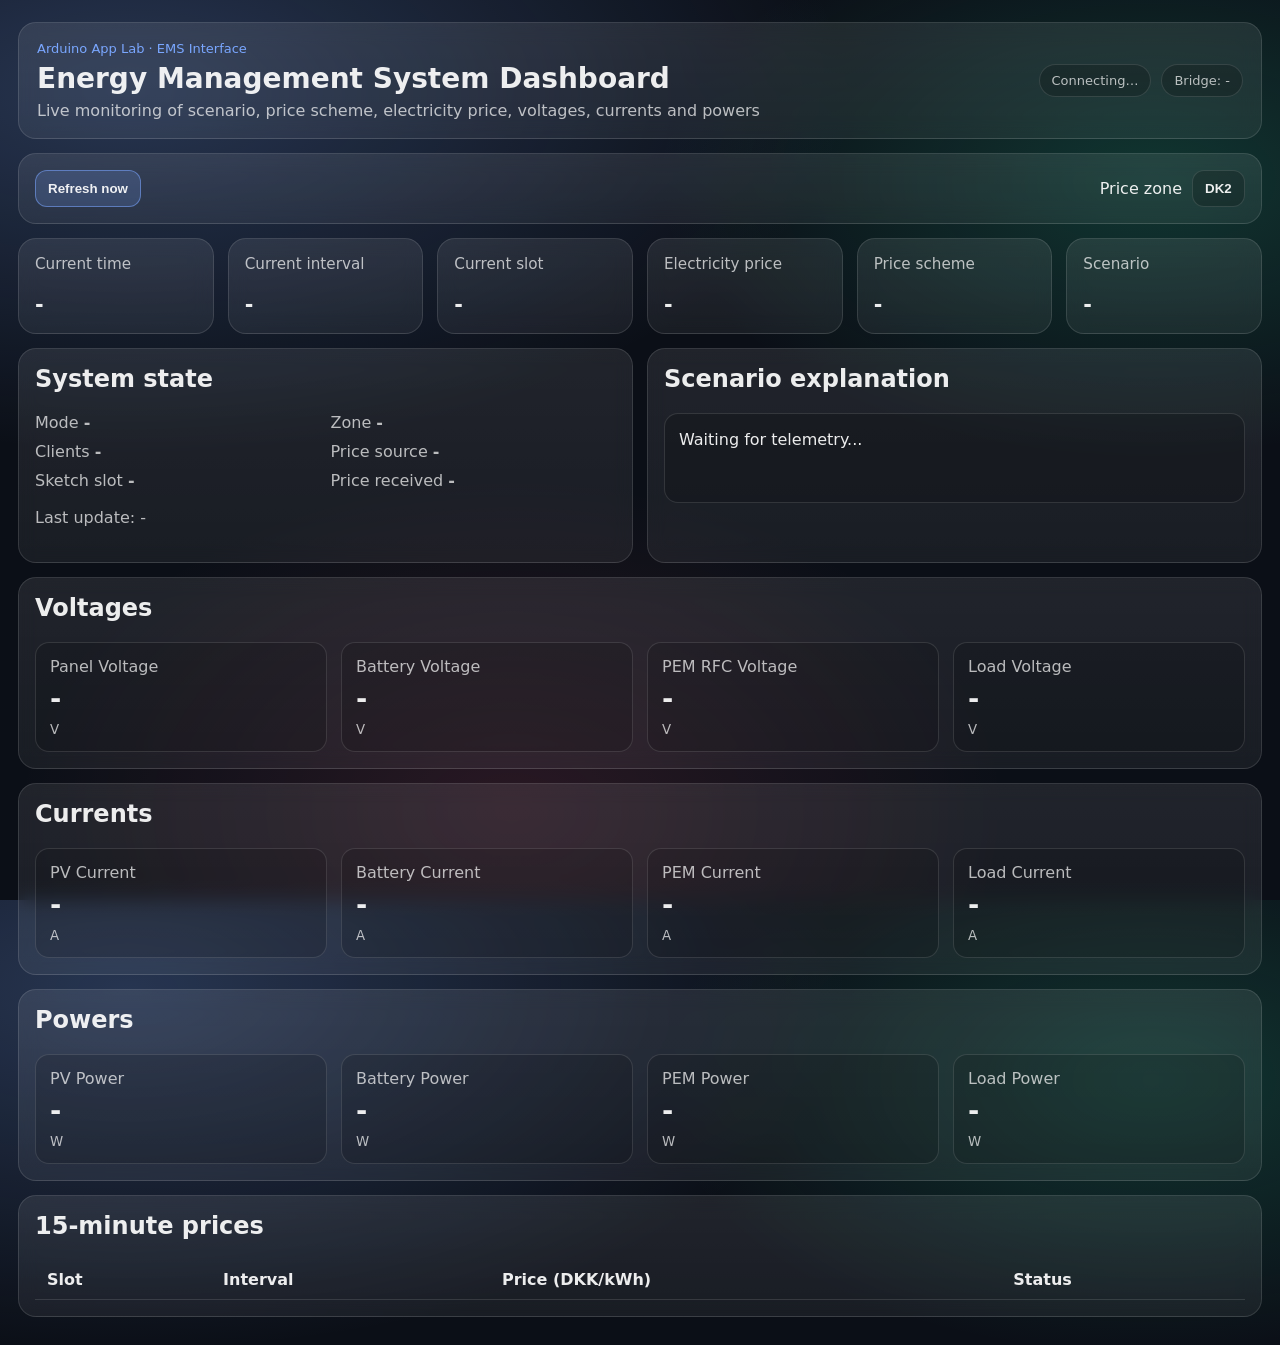
==== app/assets/index.html @ d73958ab "Nyt opsætning af repo + pem test" ====
<!doctype html>
<html lang="en">
<head>
  <meta charset="utf-8" />
  <meta name="viewport" content="width=device-width,initial-scale=1" />
  <title>EMS Dashboard</title>
  <link rel="stylesheet" href="style.css" />
</head>
<body>
  <div class="wrap">
    <header class="topbar">
      <div>
        <div class="eyebrow">Arduino App Lab · EMS Interface</div>
        <h1>Energy Management System Dashboard</h1>
        <p class="subtitle">
          Live monitoring of scenario, price scheme, electricity price, voltages, currents and powers
        </p>
      </div>
      <div class="top-actions">
        <span class="badge" id="connBadge">Connecting…</span>
        <span class="badge" id="bridgeBadge">Bridge: -</span>
      </div>
    </header>

    <section class="toolbar card">
      <div class="toolbar-group">
        <button class="btn primary" id="refreshBtn">Refresh now</button>
      </div>

      <div class="toolbar-group right">
        <label for="zoneSelect">Price zone</label>
        <select id="zoneSelect">
          <option value="DK1">DK1</option>
          <option value="DK2" selected>DK2</option>
        </select>
      </div>
    </section>

    <main class="layout">
      <section class="kpi-grid">
        <div class="card kpi">
          <span>Current time</span>
          <strong id="kpiTime">-</strong>
        </div>
        <div class="card kpi">
          <span>Current interval</span>
          <strong id="kpiInterval">-</strong>
        </div>
        <div class="card kpi">
          <span>Current slot</span>
          <strong id="kpiSlot">-</strong>
        </div>
        <div class="card kpi">
          <span>Electricity price</span>
          <strong id="kpiPrice">-</strong>
        </div>
        <div class="card kpi">
          <span>Price scheme</span>
          <strong id="kpiScheme">-</strong>
        </div>
        <div class="card kpi">
          <span>Scenario</span>
          <strong id="kpiScenario">-</strong>
        </div>
      </section>

      <section class="grid-2">
        <div class="card">
          <h2>System state</h2>
          <div class="meta-grid">
            <div>Mode <strong id="modeText">-</strong></div>
            <div>Zone <strong id="zoneText">-</strong></div>
            <div>Clients <strong id="clientsText">-</strong></div>
            <div>Price source <strong id="sourceText">-</strong></div>
            <div>Sketch slot <strong id="sketchSlotText">-</strong></div>
            <div>Price received <strong id="priceReceivedText">-</strong></div>
          </div>
          <p class="note" id="lastUpdateText">Last update: -</p>
          <p class="note error" id="errorText"></p>
        </div>

        <div class="card">
          <h2>Scenario explanation</h2>
          <div class="scenario-box" id="scenarioDescription">
            Waiting for telemetry...
          </div>
        </div>
      </section>

      <section class="card">
        <h2>Voltages</h2>
        <div class="metric-grid">
          <div class="metric-card">
            <span>Panel Voltage</span>
            <strong id="panelVoltage">-</strong>
            <small>V</small>
          </div>
          <div class="metric-card">
            <span>Battery Voltage</span>
            <strong id="batteryVoltage">-</strong>
            <small>V</small>
          </div>
          <div class="metric-card">
            <span>PEM RFC Voltage</span>
            <strong id="pemrfcVoltage">-</strong>
            <small>V</small>
          </div>
          <div class="metric-card">
            <span>Load Voltage</span>
            <strong id="loadVoltage">-</strong>
            <small>V</small>
          </div>
        </div>
      </section>

      <section class="card">
        <h2>Currents</h2>
        <div class="metric-grid">
          <div class="metric-card">
            <span>PV Current</span>
            <strong id="PVcurrent">-</strong>
            <small>A</small>
          </div>
          <div class="metric-card">
            <span>Battery Current</span>
            <strong id="Batcurrent">-</strong>
            <small>A</small>
          </div>
          <div class="metric-card">
            <span>PEM Current</span>
            <strong id="PEMcurrent">-</strong>
            <small>A</small>
          </div>
          <div class="metric-card">
            <span>Load Current</span>
            <strong id="Loadcurrent">-</strong>
            <small>A</small>
          </div>
        </div>
      </section>

      <section class="card">
        <h2>Powers</h2>
        <div class="metric-grid">
          <div class="metric-card">
            <span>PV Power</span>
            <strong id="PVpower">-</strong>
            <small>W</small>
          </div>
          <div class="metric-card">
            <span>Battery Power</span>
            <strong id="Batterypower">-</strong>
            <small>W</small>
          </div>
          <div class="metric-card">
            <span>PEM Power</span>
            <strong id="PEMpower">-</strong>
            <small>W</small>
          </div>
          <div class="metric-card">
            <span>Load Power</span>
            <strong id="Loadpower">-</strong>
            <small>W</small>
          </div>
        </div>
      </section>

      <section class="card">
        <h2>15-minute prices</h2>
        <div class="table-wrap">
          <table id="priceTable">
            <thead>
              <tr>
                <th>Slot</th>
                <th>Interval</th>
                <th>Price (DKK/kWh)</th>
                <th>Status</th>
              </tr>
            </thead>
            <tbody></tbody>
          </table>
        </div>
      </section>
    </main>
  </div>

  <script src="https://cdn.socket.io/4.8.1/socket.io.min.js"></script>
  <script src="app.js"></script>
</body>
</html>
---- app/assets/style.css ----
:root {
  --bg: #0b0f17;
  --panel: rgba(255,255,255,0.06);
  --panel2: rgba(255,255,255,0.09);
  --border: rgba(255,255,255,0.12);
  --text: rgba(255,255,255,0.92);
  --muted: rgba(255,255,255,0.70);
  --ok: #2be4a7;
  --warn: #ffcc66;
  --bad: #ff5a7a;
  --accent: #7aa7ff;
}

* { box-sizing: border-box; }
html, body { height: 100%; }

body {
  margin: 0;
  color: var(--text);
  background:
    radial-gradient(1200px 600px at 10% 10%, rgba(122,167,255,0.25), transparent 60%),
    radial-gradient(900px 500px at 90% 20%, rgba(43,228,167,0.18), transparent 55%),
    radial-gradient(900px 600px at 40% 90%, rgba(255,90,122,0.12), transparent 55%),
    var(--bg);
  font-family: system-ui, -apple-system, Segoe UI, Roboto, Arial, sans-serif;
}

.wrap {
  max-width: 1380px;
  margin: 0 auto;
  padding: 22px 18px 28px;
}

.topbar {
  display: flex;
  align-items: center;
  justify-content: space-between;
  gap: 16px;
  padding: 18px;
  background: linear-gradient(180deg, var(--panel2), var(--panel));
  border: 1px solid var(--border);
  border-radius: 18px;
  backdrop-filter: blur(10px);
}

.eyebrow {
  color: var(--accent);
  font-size: 13px;
  margin-bottom: 6px;
}

h1 {
  margin: 0 0 6px;
  font-size: 28px;
}

h2 {
  margin-top: 0;
}

.subtitle {
  margin: 0;
  color: var(--muted);
}

.top-actions {
  display: flex;
  gap: 10px;
  flex-wrap: wrap;
  justify-content: flex-end;
}

.badge {
  display: inline-flex;
  align-items: center;
  gap: 8px;
  padding: 8px 12px;
  border-radius: 999px;
  border: 1px solid var(--border);
  background: rgba(0,0,0,0.18);
  color: var(--muted);
  font-size: 13px;
}

.badge.ok {
  color: rgba(255,255,255,0.92);
  border-color: rgba(43,228,167,0.45);
  background: rgba(43,228,167,0.12);
}

.badge.warn {
  color: rgba(255,255,255,0.92);
  border-color: rgba(255,204,102,0.45);
  background: rgba(255,204,102,0.12);
}

.badge.bad {
  color: rgba(255,255,255,0.92);
  border-color: rgba(255,90,122,0.45);
  background: rgba(255,90,122,0.12);
}

.toolbar, .card {
  padding: 16px;
  border-radius: 18px;
  border: 1px solid var(--border);
  background: linear-gradient(180deg, var(--panel2), var(--panel));
  backdrop-filter: blur(10px);
}

.toolbar {
  margin-top: 14px;
  display: flex;
  justify-content: space-between;
  gap: 12px;
  flex-wrap: wrap;
}

.toolbar-group {
  display: flex;
  gap: 10px;
  align-items: center;
  flex-wrap: wrap;
}

.toolbar-group.right {
  margin-left: auto;
}

.btn, select {
  appearance: none;
  border: 1px solid var(--border);
  background: rgba(0,0,0,0.18);
  color: var(--text);
  padding: 10px 12px;
  border-radius: 12px;
  cursor: pointer;
  font-weight: 600;
}

.btn.primary {
  border-color: rgba(122,167,255,0.55);
  background: rgba(122,167,255,0.18);
}

.layout {
  margin-top: 14px;
  display: grid;
  gap: 14px;
}

.kpi-grid {
  display: grid;
  gap: 14px;
  grid-template-columns: repeat(6, minmax(0, 1fr));
}

.kpi {
  min-height: 96px;
  display: flex;
  flex-direction: column;
  justify-content: space-between;
}

.kpi span {
  color: var(--muted);
  font-size: 0.95rem;
}

.kpi strong {
  font-size: 1.3rem;
}

.grid-2 {
  display: grid;
  gap: 14px;
  grid-template-columns: 1fr 1fr;
}

.meta-grid {
  display: grid;
  grid-template-columns: repeat(2, minmax(0,1fr));
  gap: 10px;
  color: var(--muted);
}

.note {
  color: var(--muted);
  line-height: 1.5;
}

.error {
  color: #ffb1c0;
}

.scenario-box {
  min-height: 90px;
  padding: 14px;
  border-radius: 14px;
  background: rgba(0,0,0,0.16);
  border: 1px solid var(--border);
  color: var(--text);
  line-height: 1.5;
}

.metric-grid {
  display: grid;
  gap: 14px;
  grid-template-columns: repeat(4, minmax(0, 1fr));
}

.metric-card {
  min-height: 110px;
  padding: 14px;
  border-radius: 14px;
  background: rgba(0,0,0,0.14);
  border: 1px solid var(--border);
  display: flex;
  flex-direction: column;
  justify-content: space-between;
}

.metric-card span {
  color: var(--muted);
}

.metric-card strong {
  font-size: 1.7rem;
}

.metric-card small {
  color: var(--muted);
}

.table-wrap {
  overflow: auto;
}

table {
  width: 100%;
  border-collapse: collapse;
}

th, td {
  padding: 10px 12px;
  border-bottom: 1px solid var(--border);
  text-align: left;
}

.current-row {
  background: rgba(122,167,255,0.12);
}

@media (max-width: 1100px) {
  .kpi-grid {
    grid-template-columns: repeat(2, minmax(0, 1fr));
  }

  .metric-grid {
    grid-template-columns: repeat(2, minmax(0, 1fr));
  }

  .grid-2 {
    grid-template-columns: 1fr;
  }
}

@media (max-width: 700px) {
  .kpi-grid,
  .metric-grid,
  .meta-grid {
    grid-template-columns: 1fr;
  }
}
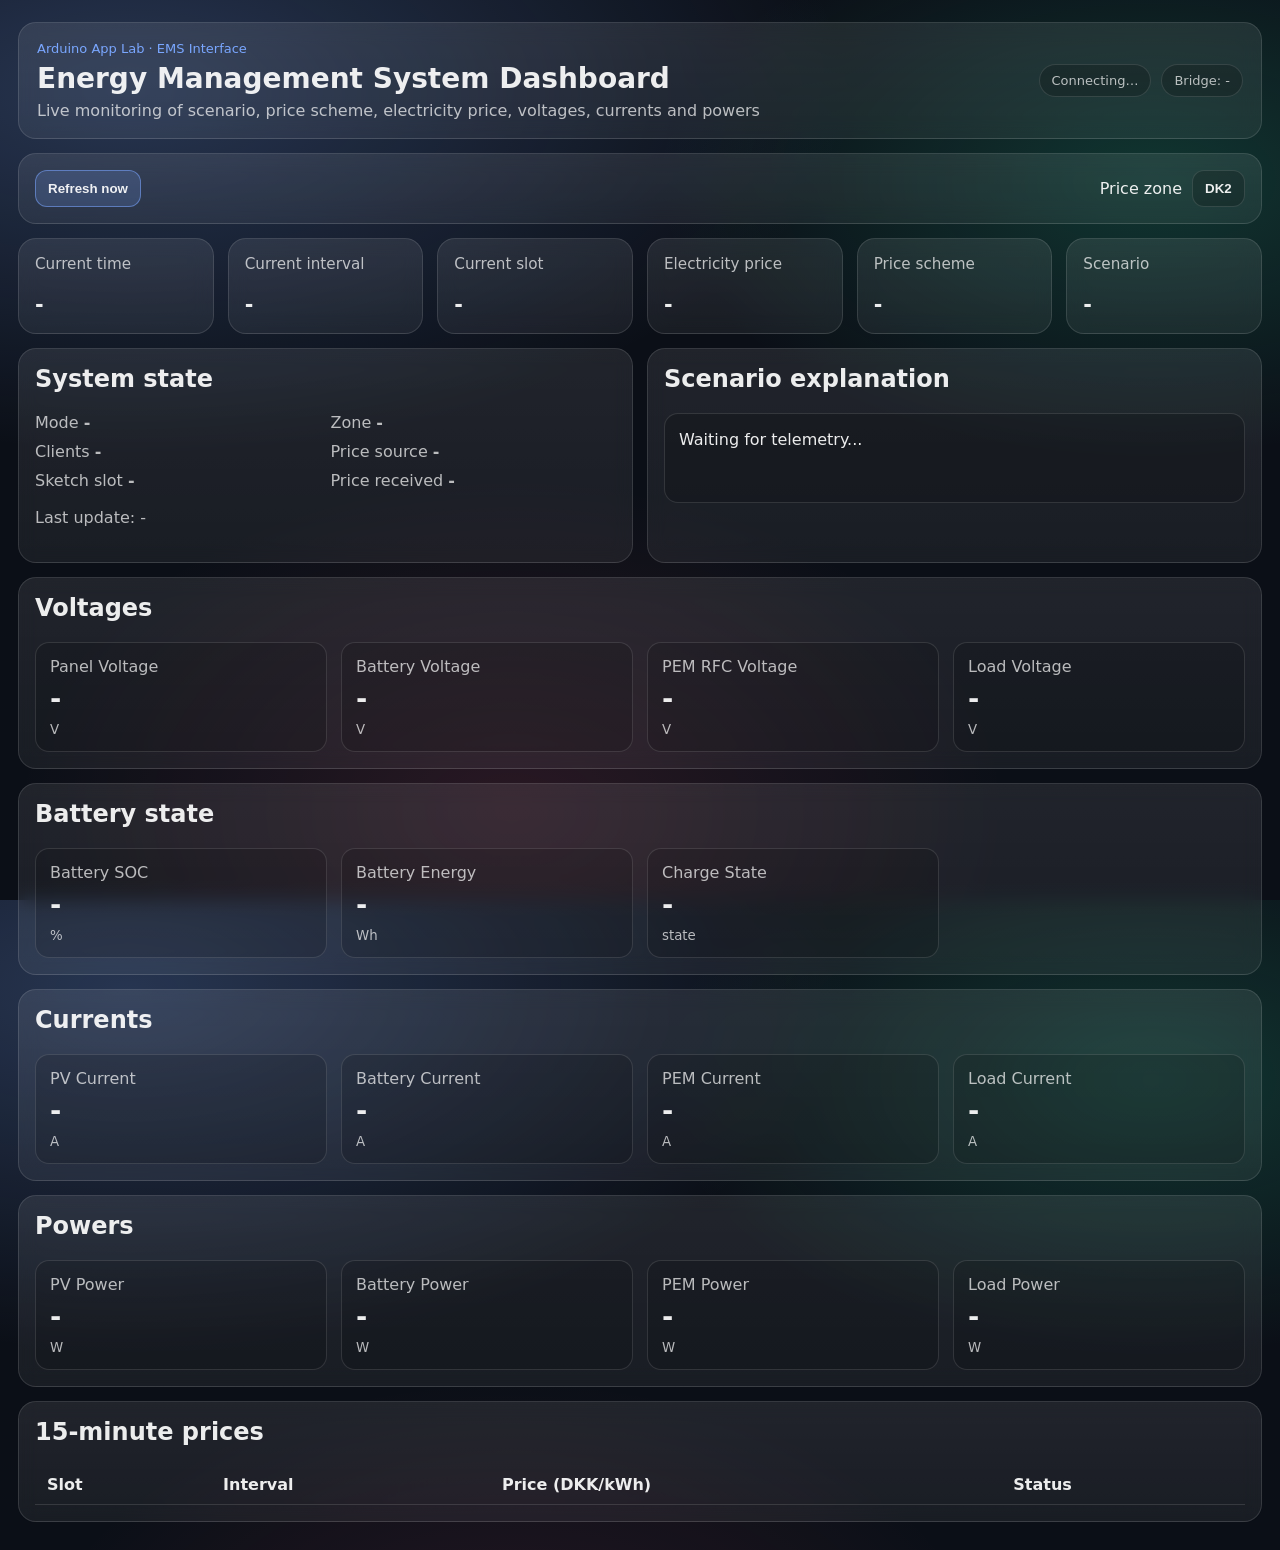
==== commit 9b6be444: "pem data" ====
--- a/app/assets/index.html
+++ b/app/assets/index.html
@@ -114,6 +114,27 @@
       </section>
 
       <section class="card">
+        <h2>Battery state</h2>
+        <div class="metric-grid">
+          <div class="metric-card">
+            <span>Battery SOC</span>
+            <strong id="batterySOC">-</strong>
+            <small>%</small>
+          </div>
+          <div class="metric-card">
+            <span>Battery Energy</span>
+            <strong id="batteryEnergyWh">-</strong>
+            <small>Wh</small>
+          </div>
+          <div class="metric-card">
+            <span>Charge State</span>
+            <strong id="batteryChargeState">-</strong>
+            <small>state</small>
+          </div>
+        </div>
+      </section>
+
+      <section class="card">
         <h2>Currents</h2>
         <div class="metric-grid">
           <div class="metric-card">
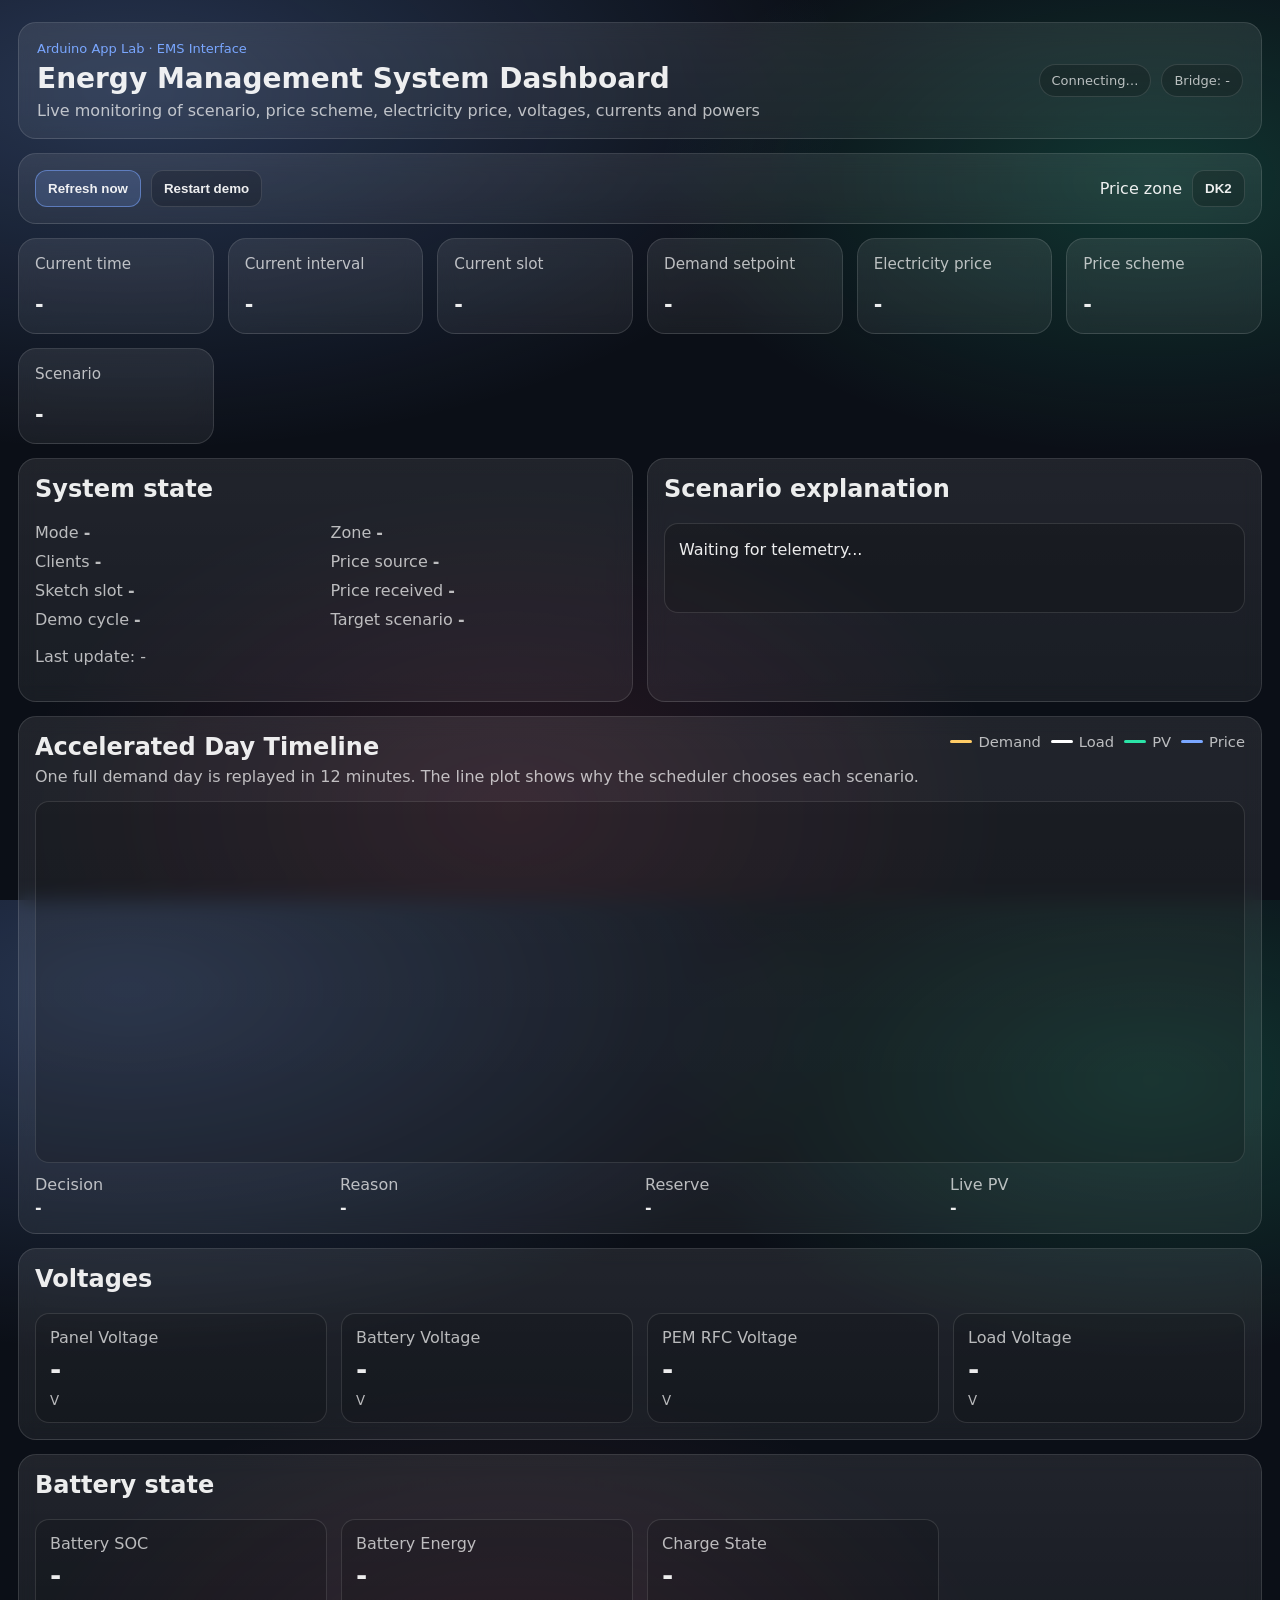
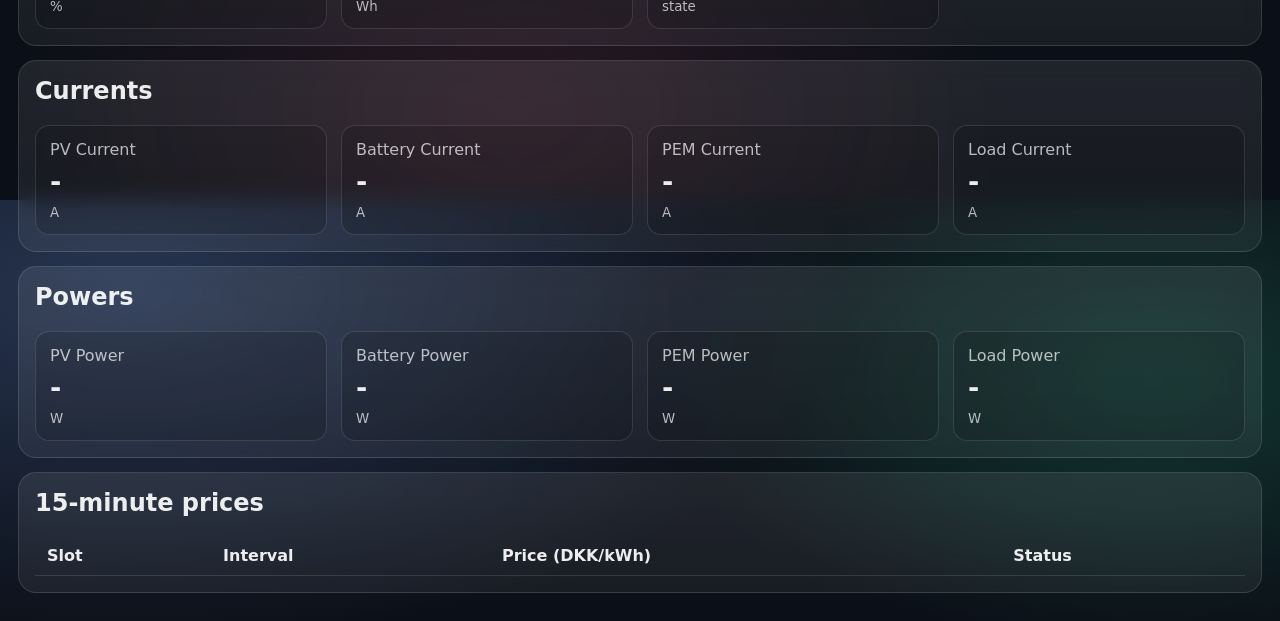
==== commit cd23ed6a: "new ems system" ====
--- a/app/assets/index.html
+++ b/app/assets/index.html
@@ -25,6 +25,7 @@
     <section class="toolbar card">
       <div class="toolbar-group">
         <button class="btn primary" id="refreshBtn">Refresh now</button>
+        <button class="btn" id="restartDemoBtn">Restart demo</button>
       </div>
 
       <div class="toolbar-group right">
@@ -49,6 +50,10 @@
         <div class="card kpi">
           <span>Current slot</span>
           <strong id="kpiSlot">-</strong>
+        </div>
+        <div class="card kpi">
+          <span>Demand setpoint</span>
+          <strong id="kpiDemand">-</strong>
         </div>
         <div class="card kpi">
           <span>Electricity price</span>
@@ -74,6 +79,8 @@
             <div>Price source <strong id="sourceText">-</strong></div>
             <div>Sketch slot <strong id="sketchSlotText">-</strong></div>
             <div>Price received <strong id="priceReceivedText">-</strong></div>
+            <div>Demo cycle <strong id="demoCycleText">-</strong></div>
+            <div>Target scenario <strong id="targetScenarioText">-</strong></div>
           </div>
           <p class="note" id="lastUpdateText">Last update: -</p>
           <p class="note error" id="errorText"></p>
@@ -84,6 +91,33 @@
           <div class="scenario-box" id="scenarioDescription">
             Waiting for telemetry...
           </div>
+          <p class="note" id="schedulerReasonText"></p>
+        </div>
+      </section>
+
+      <section class="card live-card">
+        <div class="section-head">
+          <div>
+            <h2>Accelerated Day Timeline</h2>
+            <p class="note">
+              One full demand day is replayed in 12 minutes. The line plot shows why the scheduler chooses each scenario.
+            </p>
+          </div>
+          <div class="legend" id="liveLegend">
+            <span><i class="swatch demand"></i>Demand</span>
+            <span><i class="swatch load"></i>Load</span>
+            <span><i class="swatch pv"></i>PV</span>
+            <span><i class="swatch price"></i>Price</span>
+          </div>
+        </div>
+        <div class="chart-wrap">
+          <canvas id="emsTimeline" height="360"></canvas>
+        </div>
+        <div class="timeline-summary">
+          <div>Decision <strong id="plotDecision">-</strong></div>
+          <div>Reason <strong id="plotReason">-</strong></div>
+          <div>Reserve <strong id="plotReserve">-</strong></div>
+          <div>Live PV <strong id="plotPV">-</strong></div>
         </div>
       </section>
 
@@ -208,4 +242,4 @@
   <script src="https://cdn.socket.io/4.8.1/socket.io.min.js"></script>
   <script src="app.js"></script>
 </body>
-</html>+</html>
--- a/app/assets/style.css
+++ b/app/assets/style.css
@@ -203,6 +203,79 @@
   line-height: 1.5;
 }
 
+.section-head {
+  display: flex;
+  align-items: flex-start;
+  justify-content: space-between;
+  gap: 16px;
+  margin-bottom: 12px;
+}
+
+.section-head h2 {
+  margin-bottom: 4px;
+}
+
+.section-head .note {
+  margin: 0;
+}
+
+.legend {
+  display: flex;
+  align-items: center;
+  justify-content: flex-end;
+  flex-wrap: wrap;
+  gap: 10px;
+  color: var(--muted);
+  font-size: 0.92rem;
+}
+
+.legend span {
+  display: inline-flex;
+  align-items: center;
+  gap: 6px;
+}
+
+.swatch {
+  width: 22px;
+  height: 3px;
+  border-radius: 999px;
+  display: inline-block;
+}
+
+.swatch.demand { background: #ffcc66; }
+.swatch.load { background: #ffffff; }
+.swatch.pv { background: #2be4a7; }
+.swatch.price { background: #7aa7ff; }
+
+.chart-wrap {
+  width: 100%;
+  min-height: 360px;
+  border-radius: 14px;
+  border: 1px solid var(--border);
+  background: rgba(0,0,0,0.18);
+  overflow: hidden;
+}
+
+#emsTimeline {
+  display: block;
+  width: 100%;
+  height: 360px;
+}
+
+.timeline-summary {
+  display: grid;
+  gap: 10px;
+  grid-template-columns: repeat(4, minmax(0, 1fr));
+  margin-top: 12px;
+  color: var(--muted);
+}
+
+.timeline-summary strong {
+  display: block;
+  color: var(--text);
+  margin-top: 4px;
+}
+
 .metric-grid {
   display: grid;
   gap: 14px;
@@ -263,6 +336,14 @@
   .grid-2 {
     grid-template-columns: 1fr;
   }
+
+  .timeline-summary {
+    grid-template-columns: repeat(2, minmax(0, 1fr));
+  }
+
+  .section-head {
+    flex-direction: column;
+  }
 }
 
 @media (max-width: 700px) {
@@ -271,4 +352,8 @@
   .meta-grid {
     grid-template-columns: 1fr;
   }
-}+
+  .timeline-summary {
+    grid-template-columns: 1fr;
+  }
+}
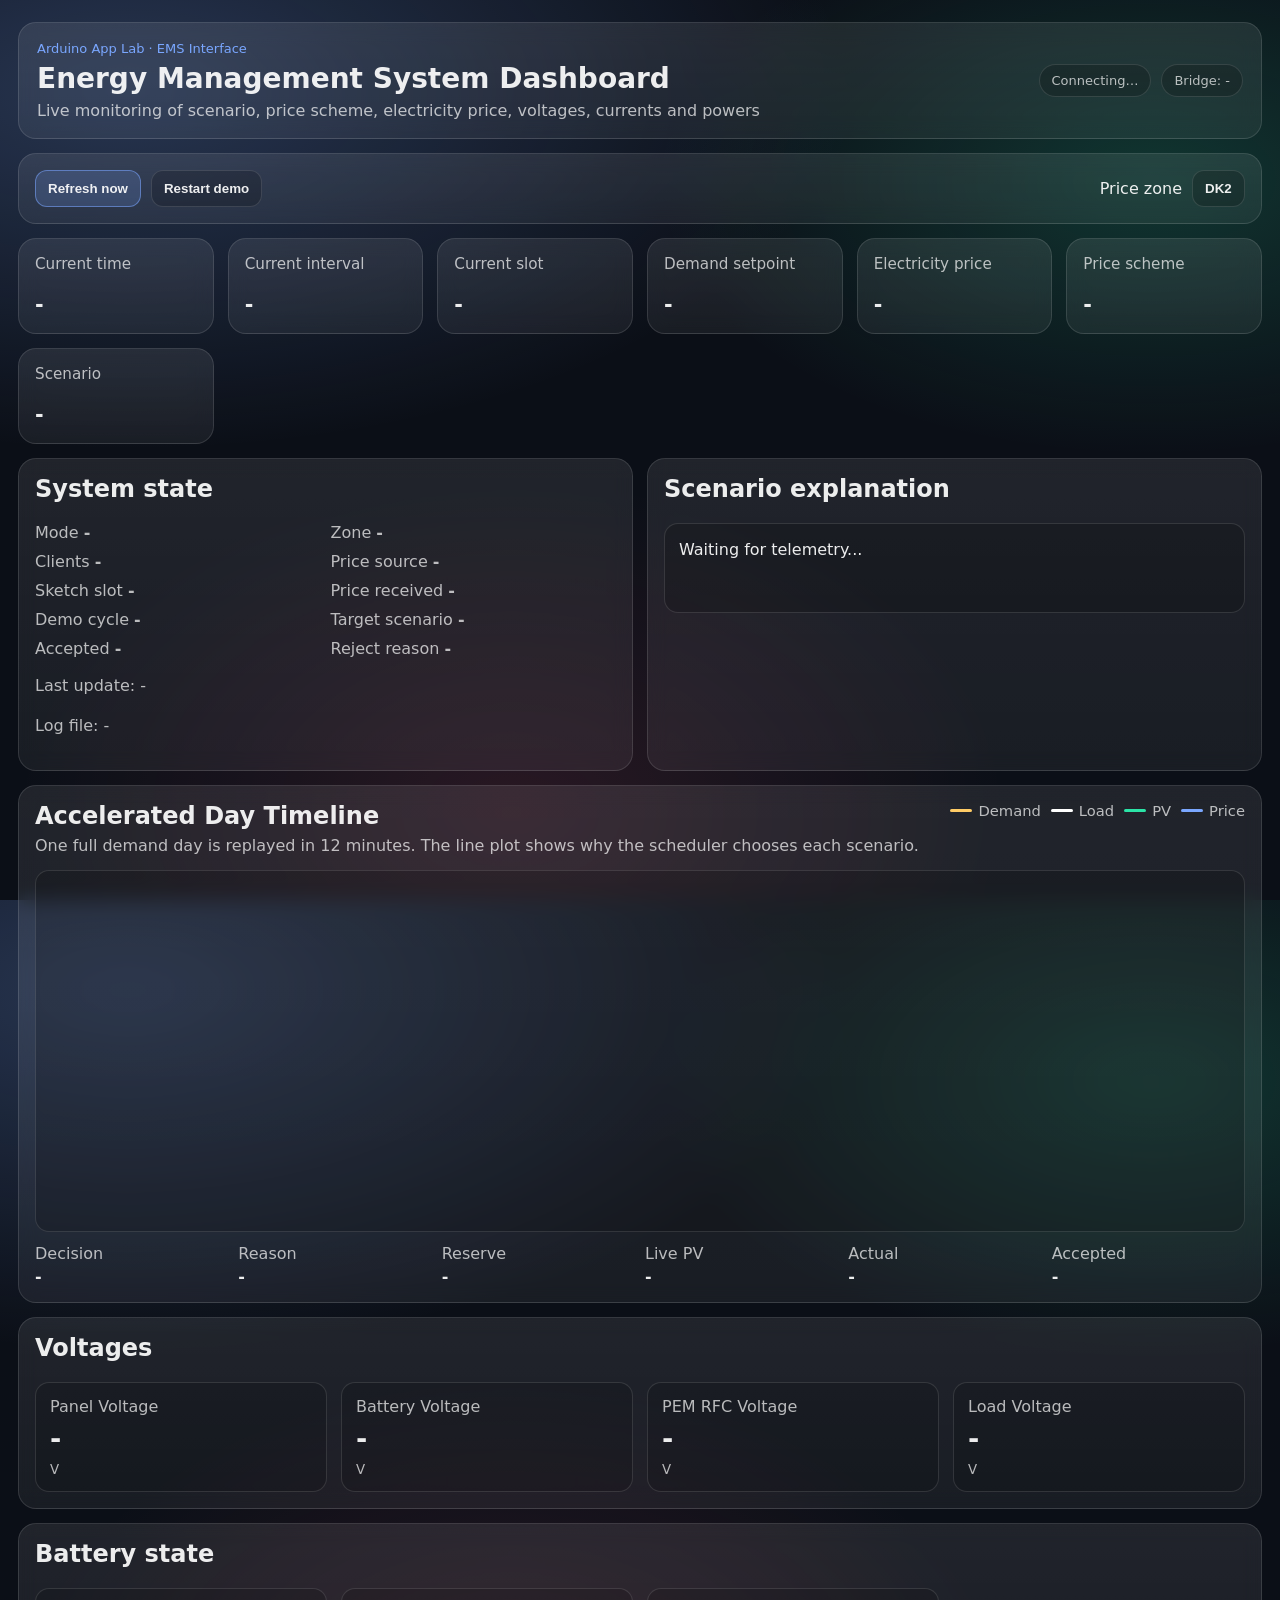
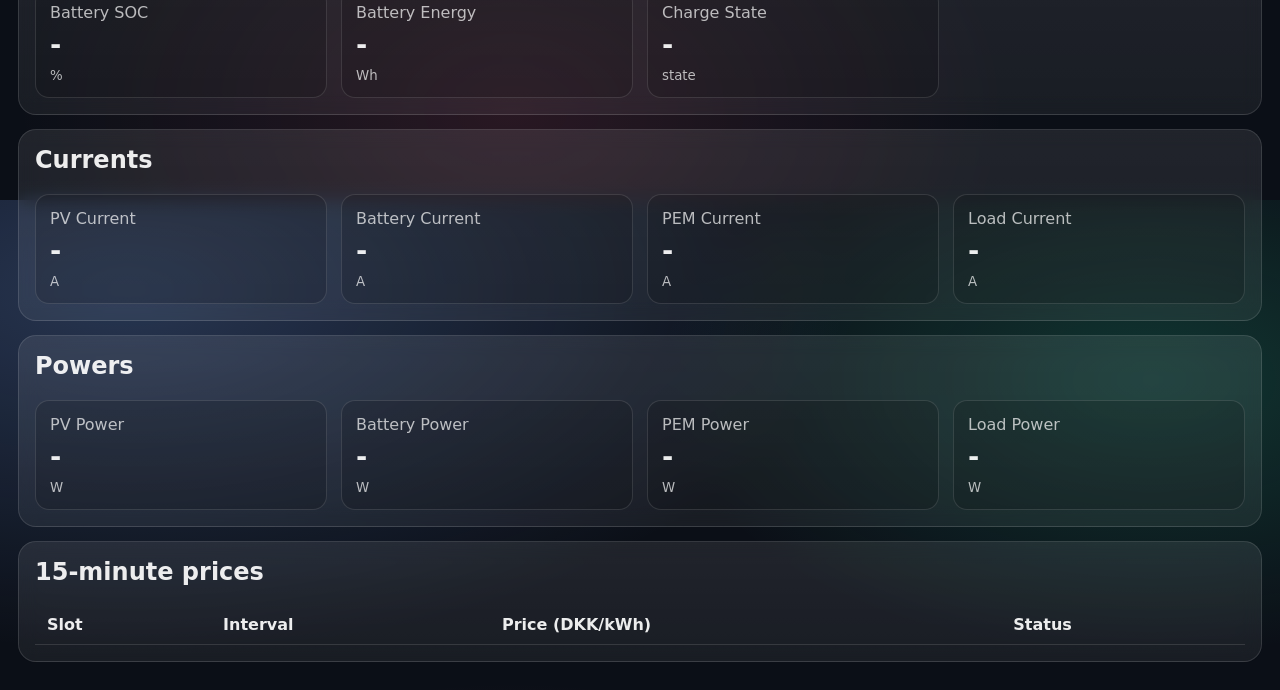
==== commit 2c1d29ee: "Implemention of a function that outputs reasons for accepting or rejecting a commit message based on" ====
--- a/app/assets/index.html
+++ b/app/assets/index.html
@@ -81,8 +81,11 @@
             <div>Price received <strong id="priceReceivedText">-</strong></div>
             <div>Demo cycle <strong id="demoCycleText">-</strong></div>
             <div>Target scenario <strong id="targetScenarioText">-</strong></div>
+            <div>Accepted <strong id="scenarioAcceptedText">-</strong></div>
+            <div>Reject reason <strong id="rejectReasonText">-</strong></div>
           </div>
           <p class="note" id="lastUpdateText">Last update: -</p>
+          <p class="note" id="logFileText">Log file: -</p>
           <p class="note error" id="errorText"></p>
         </div>
 
@@ -118,6 +121,8 @@
           <div>Reason <strong id="plotReason">-</strong></div>
           <div>Reserve <strong id="plotReserve">-</strong></div>
           <div>Live PV <strong id="plotPV">-</strong></div>
+          <div>Actual <strong id="plotActual">-</strong></div>
+          <div>Accepted <strong id="plotAccepted">-</strong></div>
         </div>
       </section>
 
--- a/app/assets/style.css
+++ b/app/assets/style.css
@@ -265,7 +265,7 @@
 .timeline-summary {
   display: grid;
   gap: 10px;
-  grid-template-columns: repeat(4, minmax(0, 1fr));
+  grid-template-columns: repeat(6, minmax(0, 1fr));
   margin-top: 12px;
   color: var(--muted);
 }
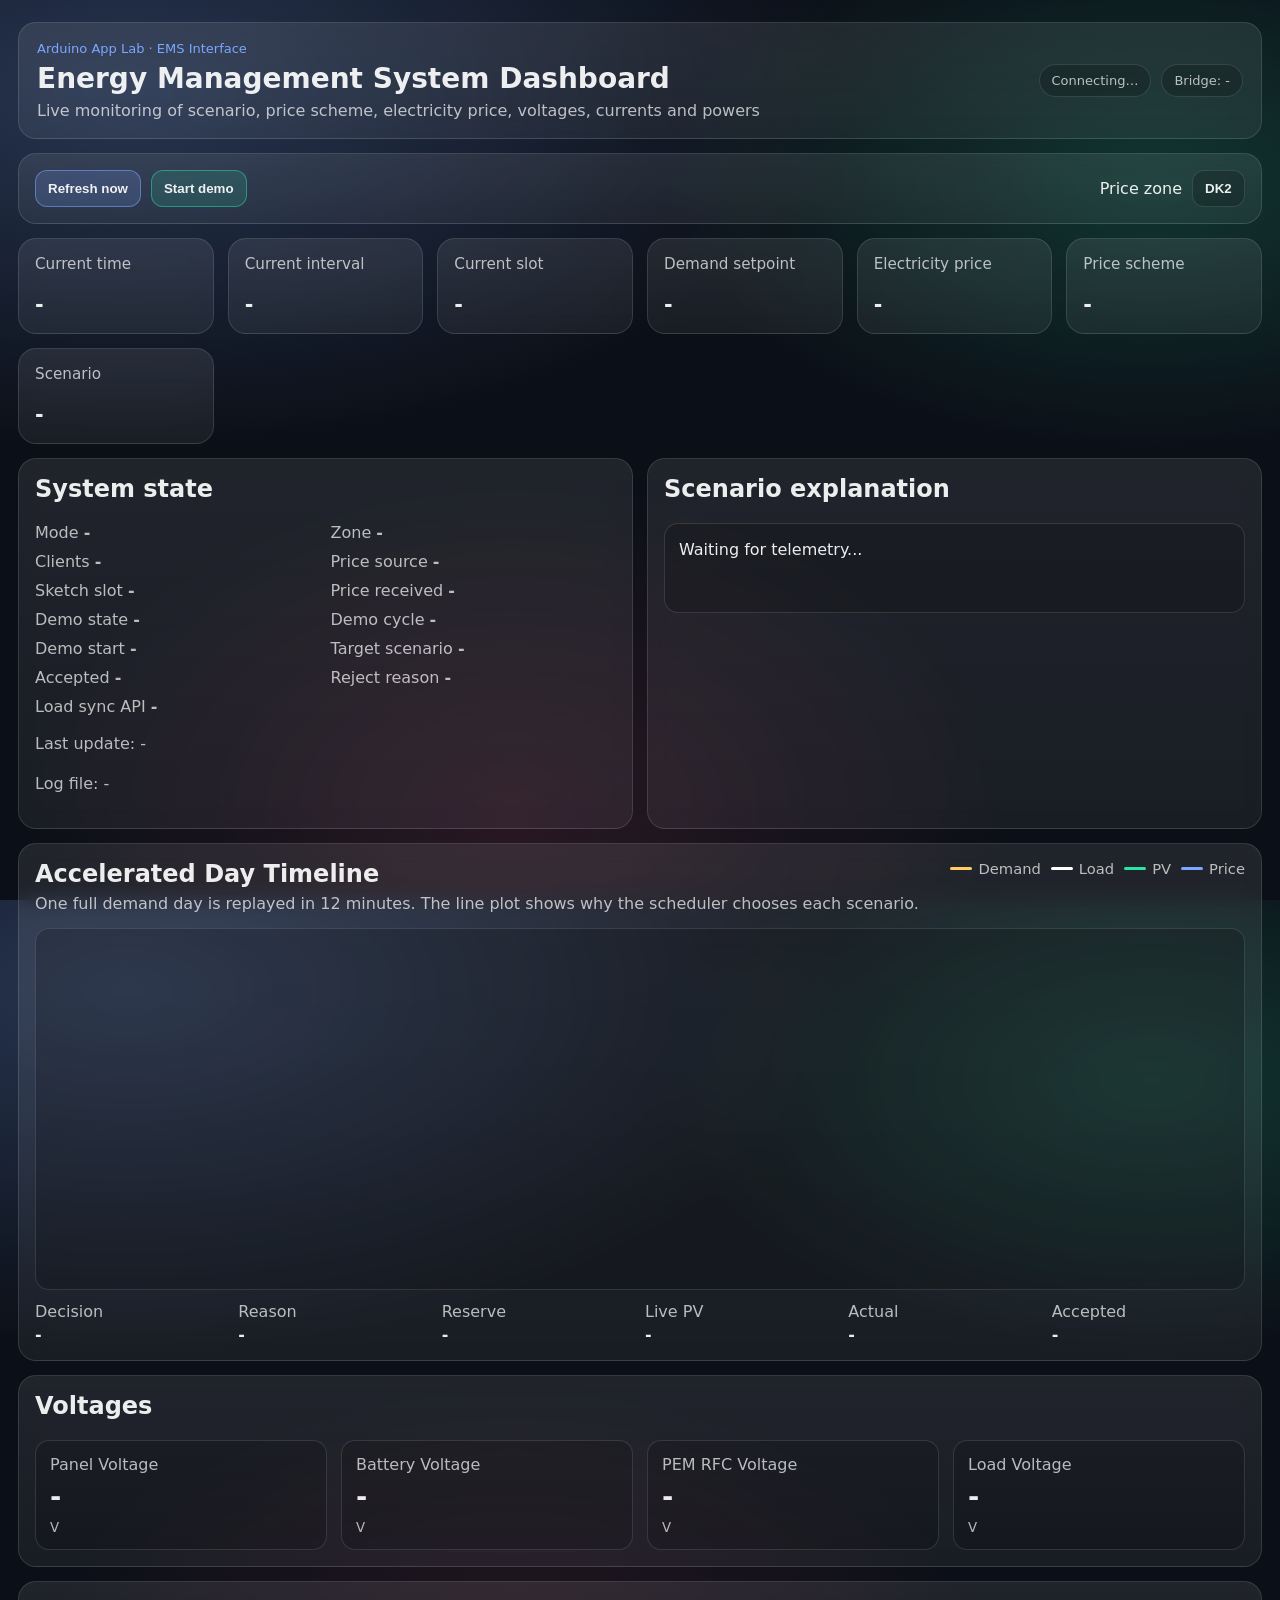
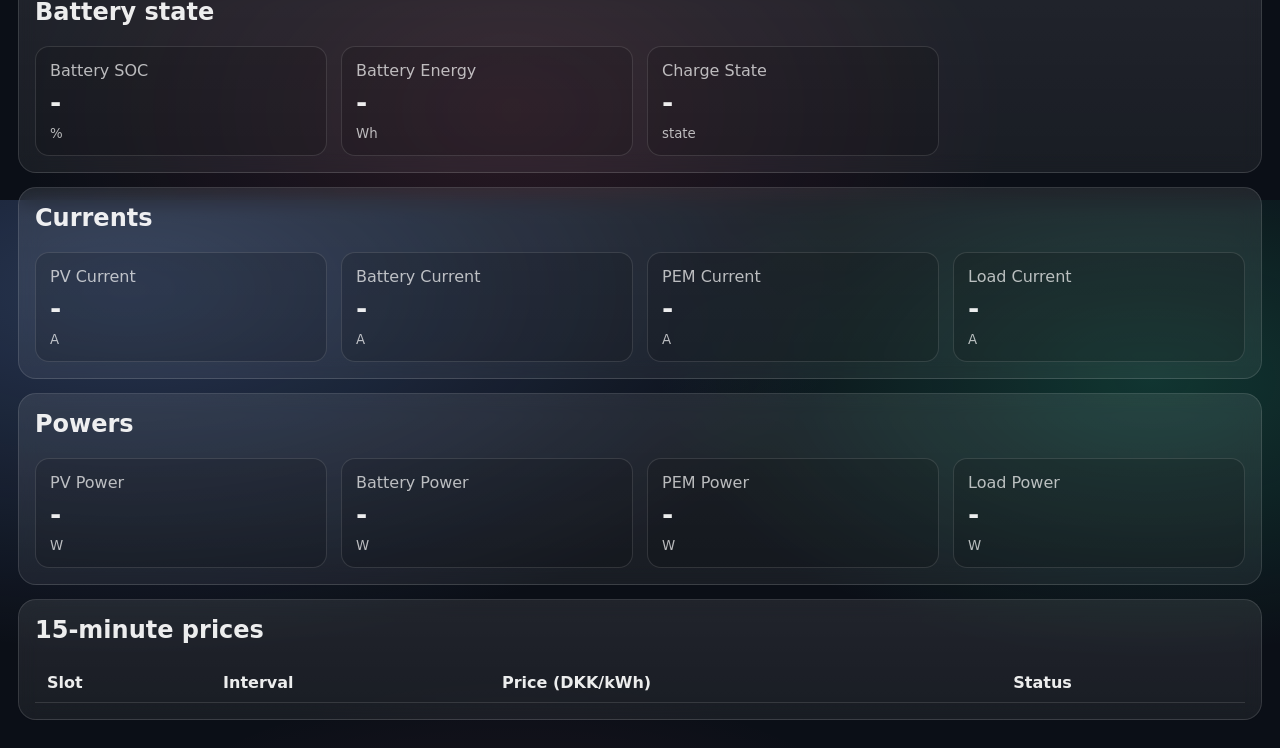
==== commit c37dffc1: "Robust logic for control parameters" ====
--- a/app/assets/index.html
+++ b/app/assets/index.html
@@ -25,7 +25,7 @@
     <section class="toolbar card">
       <div class="toolbar-group">
         <button class="btn primary" id="refreshBtn">Refresh now</button>
-        <button class="btn" id="restartDemoBtn">Restart demo</button>
+        <button class="btn start" id="startDemoBtn">Start demo</button>
       </div>
 
       <div class="toolbar-group right">
@@ -79,10 +79,13 @@
             <div>Price source <strong id="sourceText">-</strong></div>
             <div>Sketch slot <strong id="sketchSlotText">-</strong></div>
             <div>Price received <strong id="priceReceivedText">-</strong></div>
+            <div>Demo state <strong id="demoStateText">-</strong></div>
             <div>Demo cycle <strong id="demoCycleText">-</strong></div>
+            <div>Demo start <strong id="demoStartText">-</strong></div>
             <div>Target scenario <strong id="targetScenarioText">-</strong></div>
             <div>Accepted <strong id="scenarioAcceptedText">-</strong></div>
             <div>Reject reason <strong id="rejectReasonText">-</strong></div>
+            <div>Load sync API <strong id="loadSyncText">-</strong></div>
           </div>
           <p class="note" id="lastUpdateText">Last update: -</p>
           <p class="note" id="logFileText">Log file: -</p>
--- a/app/assets/style.css
+++ b/app/assets/style.css
@@ -143,6 +143,30 @@
   background: rgba(122,167,255,0.18);
 }
 
+.btn.start {
+  border-color: rgba(43,228,167,0.48);
+  background: rgba(43,228,167,0.14);
+}
+
+.btn.is-loading {
+  cursor: wait;
+  opacity: 0.82;
+}
+
+.btn.is-success {
+  border-color: rgba(43,228,167,0.58);
+  background: rgba(43,228,167,0.18);
+}
+
+.btn.is-warn {
+  border-color: rgba(255,204,102,0.55);
+  background: rgba(255,204,102,0.16);
+}
+
+.btn:disabled {
+  cursor: not-allowed;
+}
+
 .layout {
   margin-top: 14px;
   display: grid;
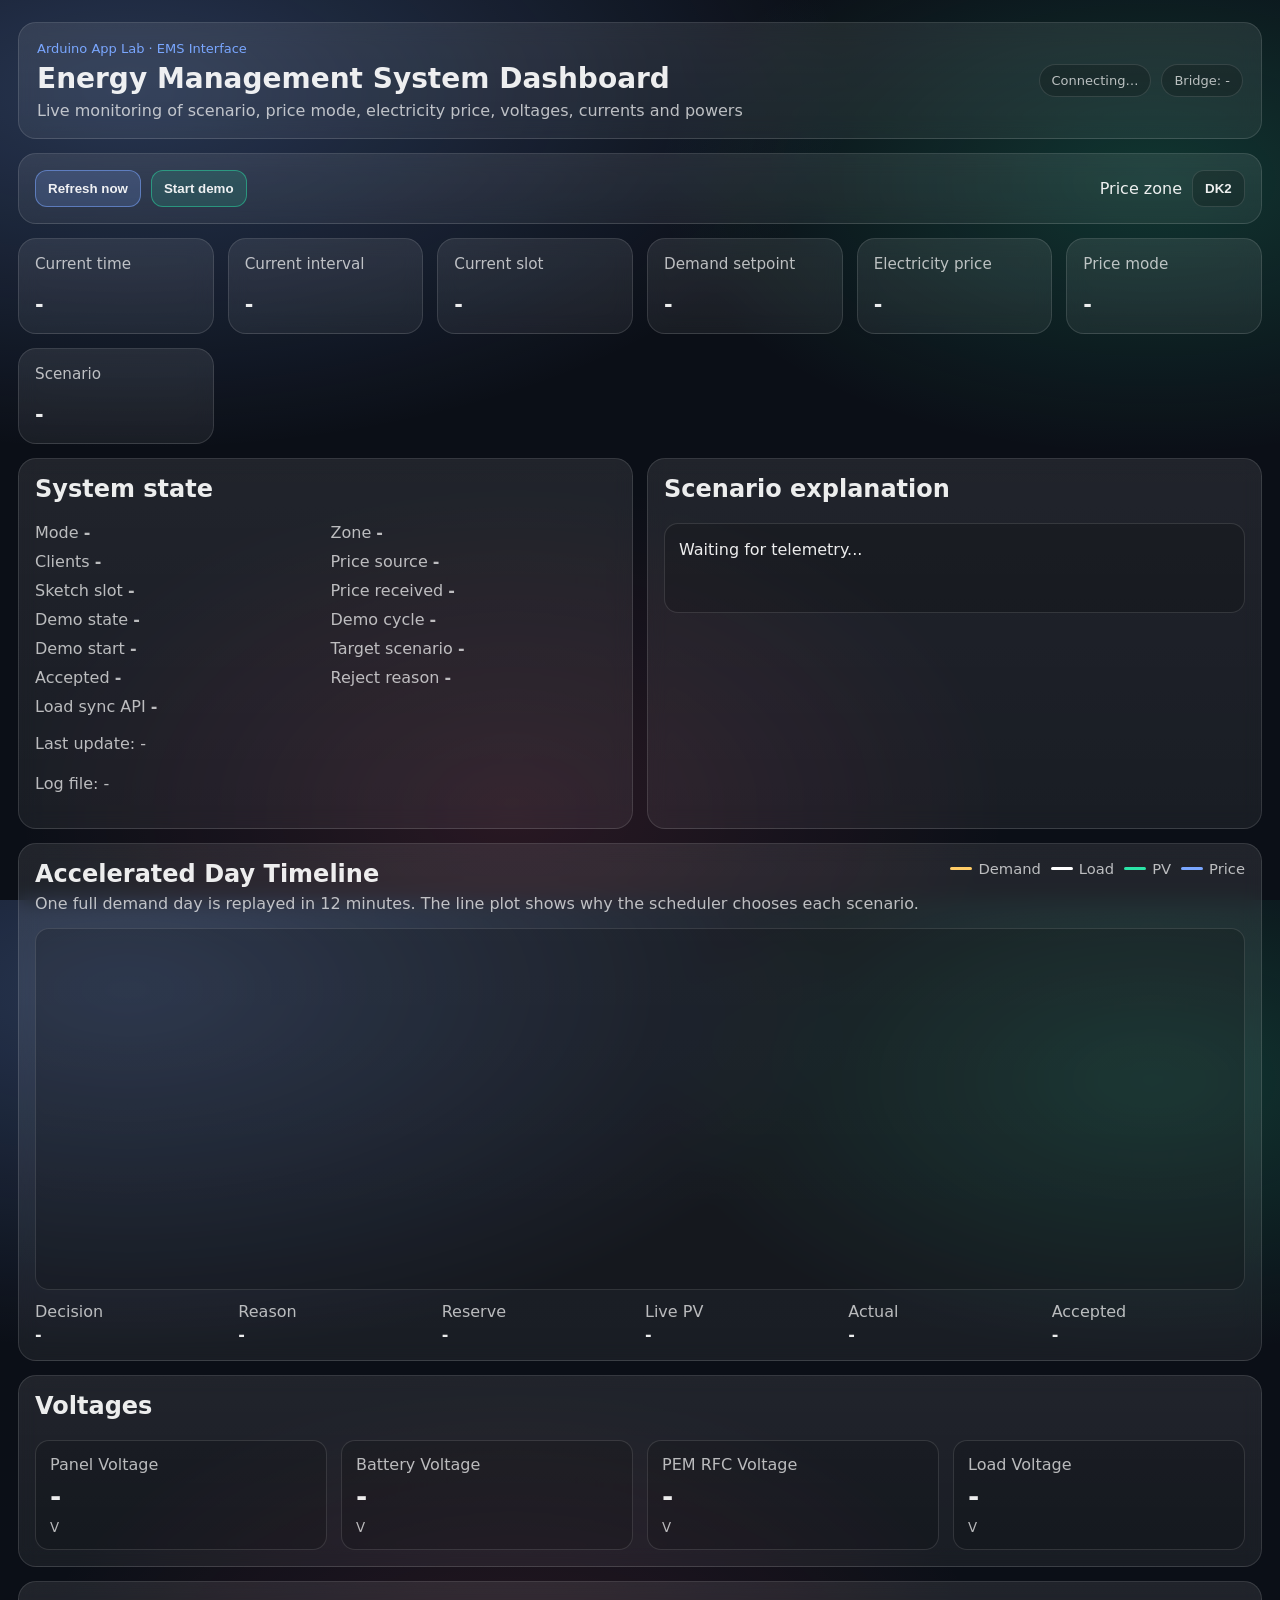
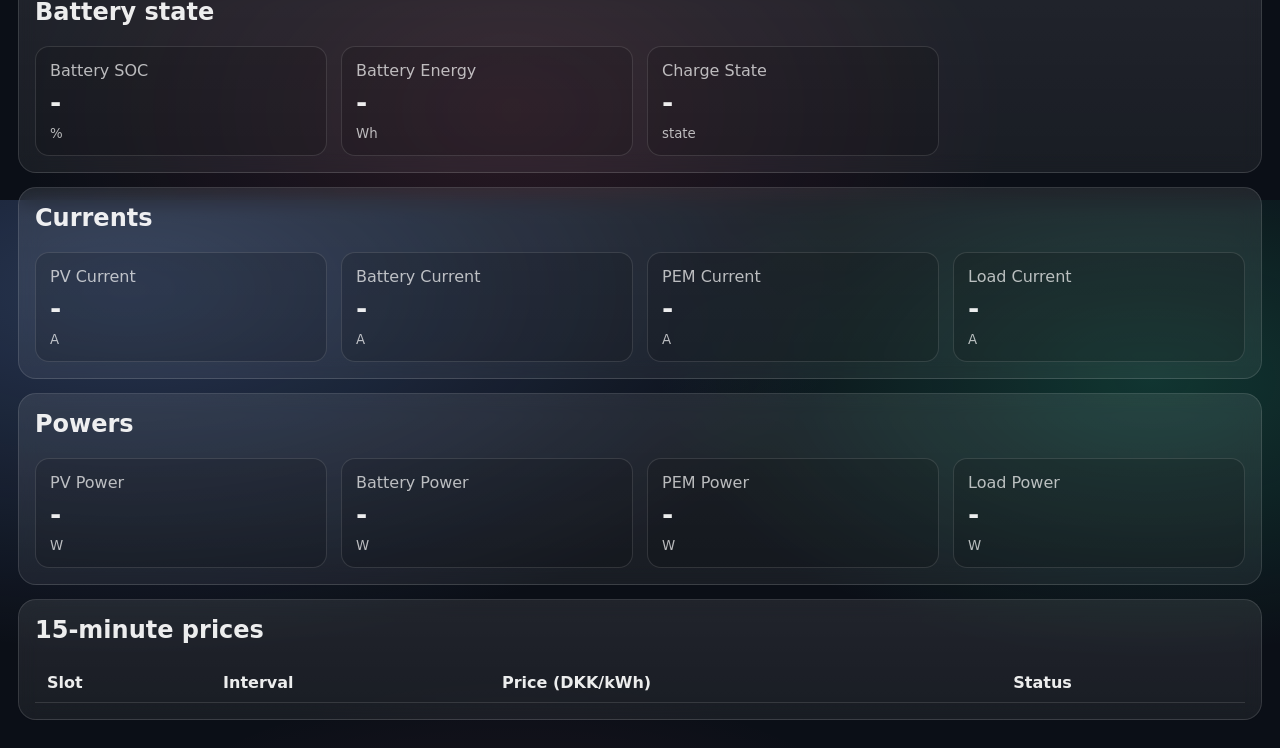
==== commit fbef0036: "new simple ems" ====
--- a/app/assets/index.html
+++ b/app/assets/index.html
@@ -13,7 +13,7 @@
         <div class="eyebrow">Arduino App Lab · EMS Interface</div>
         <h1>Energy Management System Dashboard</h1>
         <p class="subtitle">
-          Live monitoring of scenario, price scheme, electricity price, voltages, currents and powers
+          Live monitoring of scenario, price mode, electricity price, voltages, currents and powers
         </p>
       </div>
       <div class="top-actions">
@@ -60,7 +60,7 @@
           <strong id="kpiPrice">-</strong>
         </div>
         <div class="card kpi">
-          <span>Price scheme</span>
+          <span>Price mode</span>
           <strong id="kpiScheme">-</strong>
         </div>
         <div class="card kpi">
